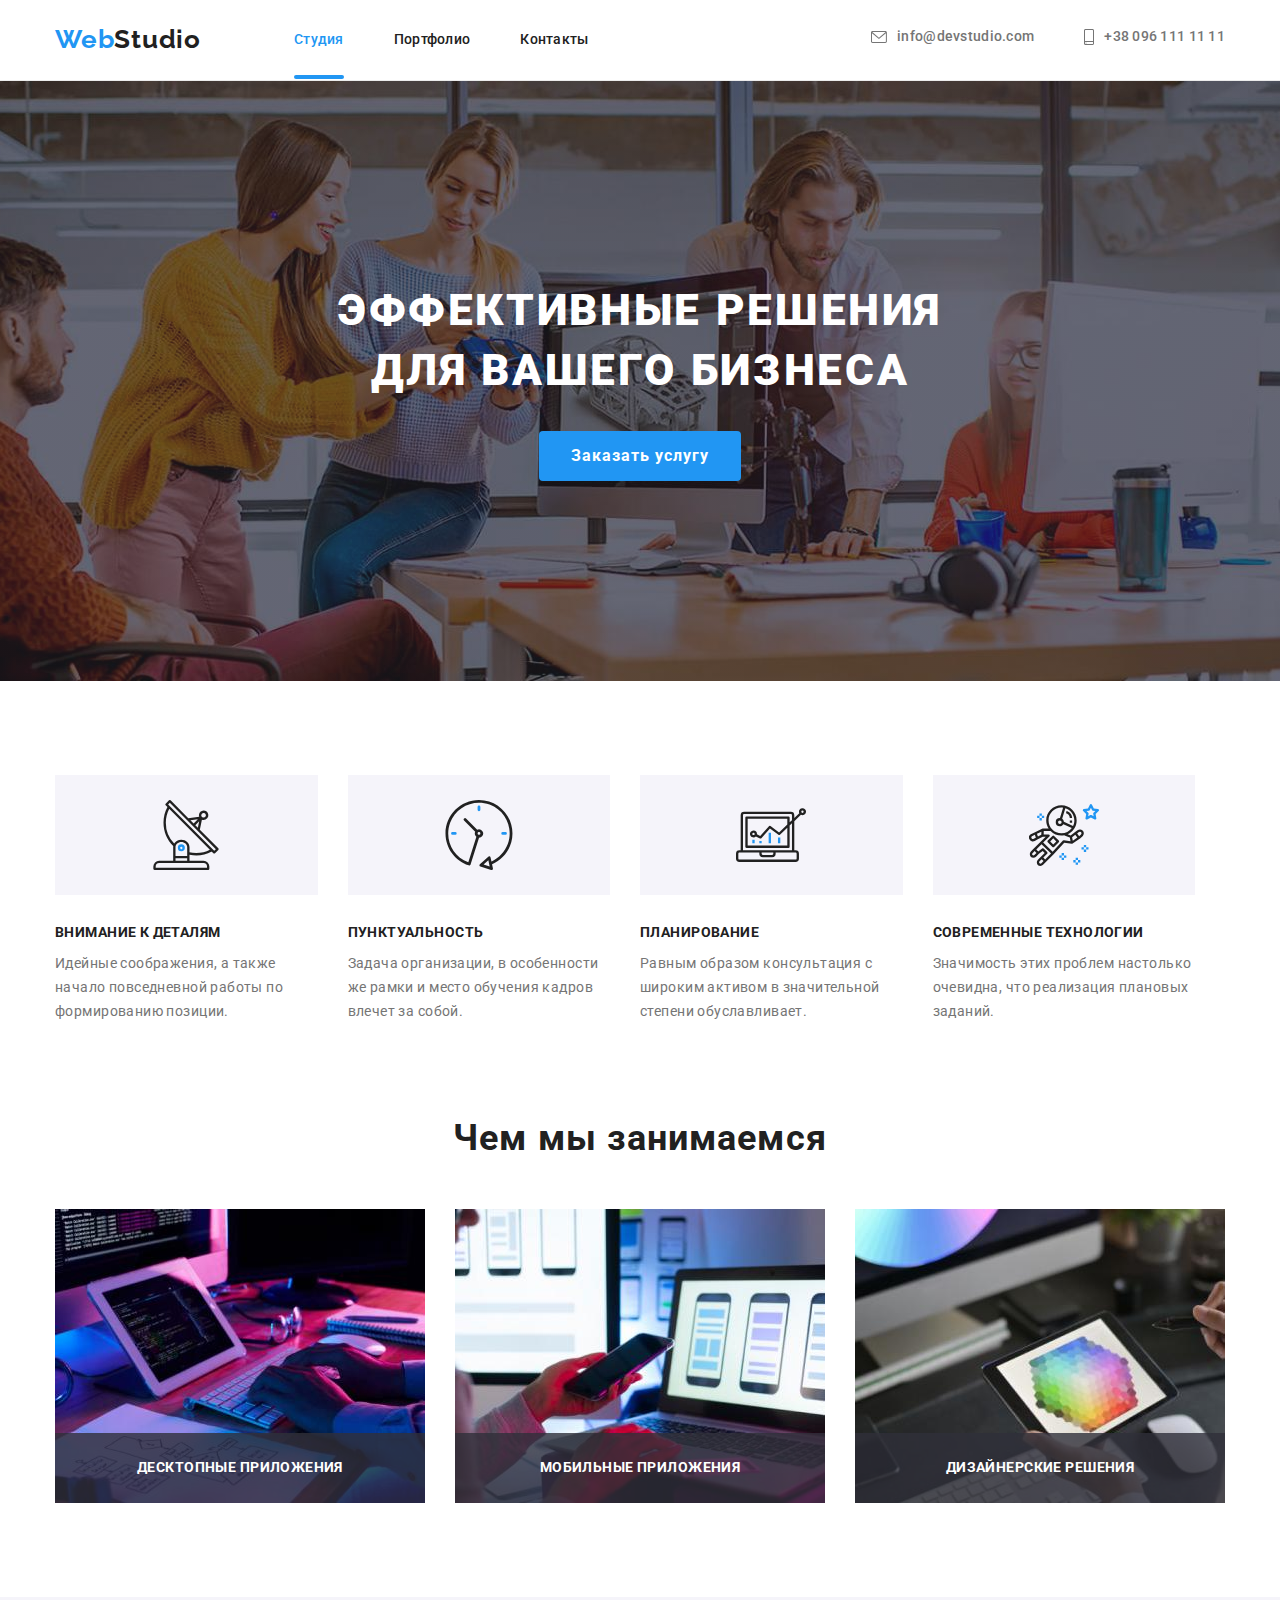
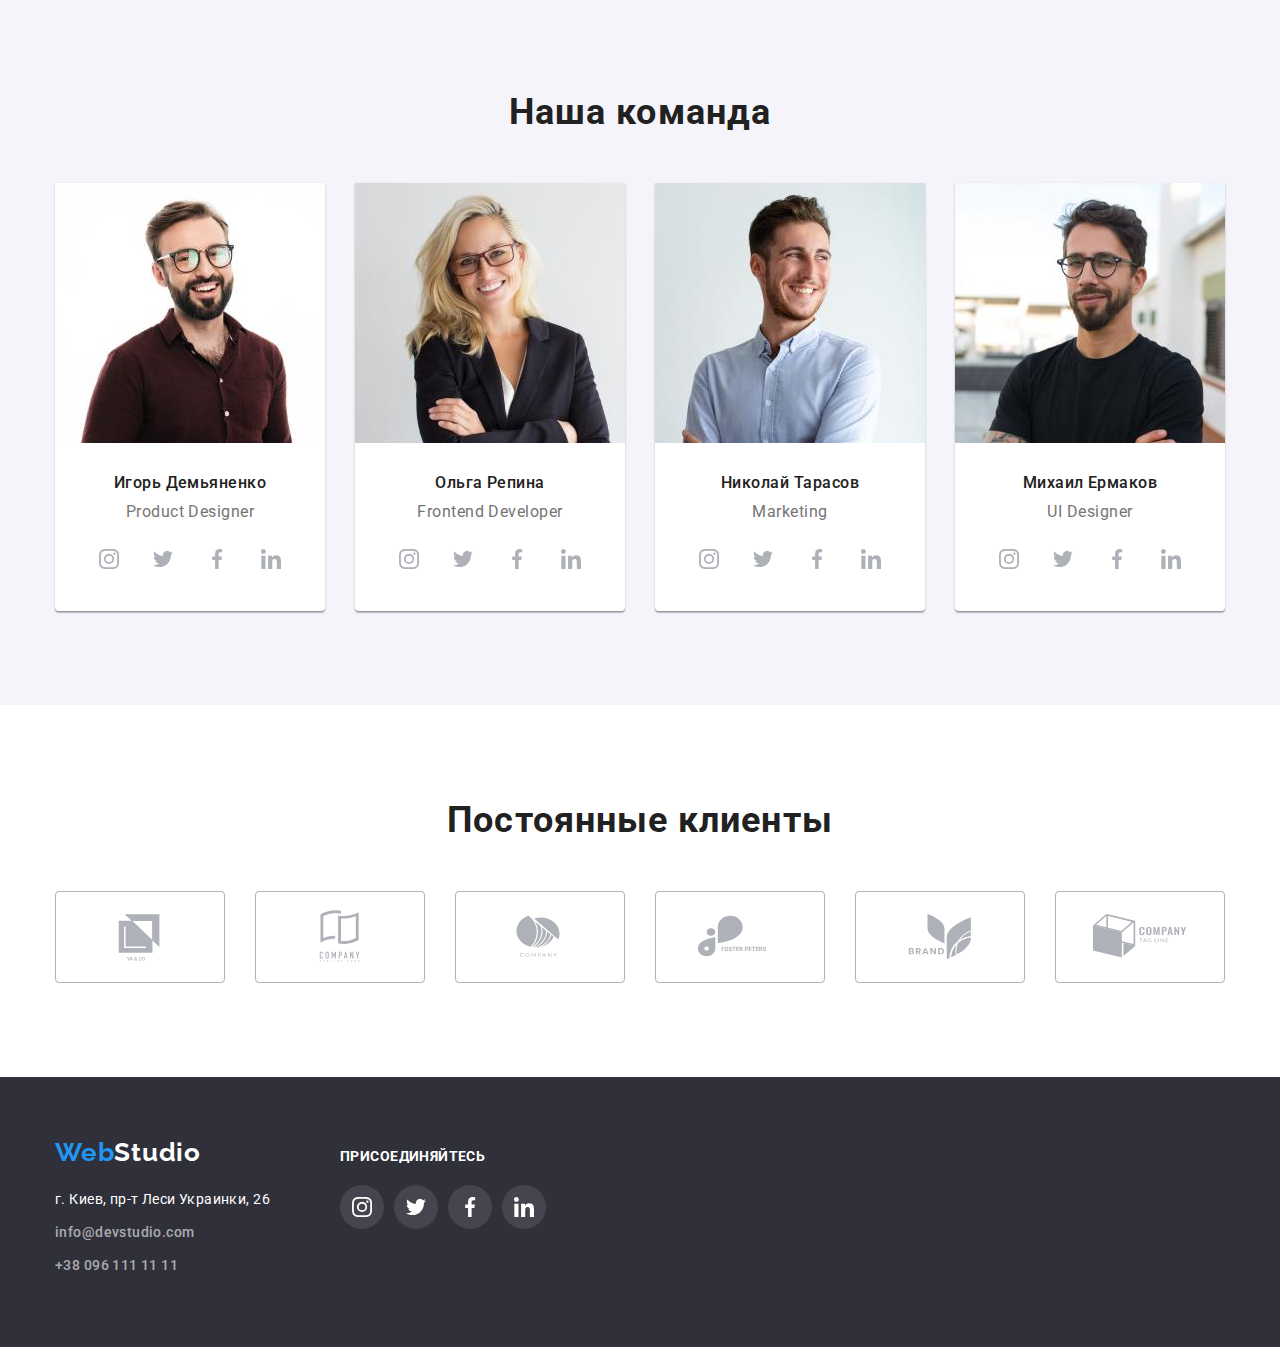
==== index.html @ d5fd08e6 "add form without checkbox" ====
<!DOCTYPE html>
<html lang="ru">
  <head>
    <meta charset="UTF-8" />
    <meta http-equiv="X-UA-Compatible" content="IE=edge" />
    <meta name="viewport" content="width=device-width, initial-scale=1.0" />
    <title>Студия</title>
    <link href="./css/modern-normalize.css" rel="stylesheet" />
    <link
      href="https://fonts.googleapis.com/css2?family=Raleway:wght@700&family=Roboto:wght@400;500;700;900&display=swap"
      rel="stylesheet"
    />
    <link rel="stylesheet" href="./css/styles.css" />
  </head>
  <body>
    <header class="header-section">
      <div class="container">
        <div class="header-nav">
          <a href="./index.html" lang="en" class="logo-link link"
            >Web<span class="logo-text">Studio </span></a
          >
          <nav>
            <ul class="list nav-list">
              <li class="nav-item">
                <a class="nav-link nav-link-active link" href="./index.html"
                  >Студия</a
                >
              </li>
              <li class="nav-item">
                <a class="nav-link link" href="./portfolio.html">Портфолио</a>
              </li>
              <li class="nav-item">
                <a class="nav-link link" href="">Контакты</a>
              </li>
            </ul>
          </nav>
        </div>
        <ul class="list contact-list">
          <li class="contact-item">
            <a href="mailto:info@devstudio.com" class="contact-link link">
              <svg class="contact-icon" width="16px" height="12px">
                <use href="./images/icons.svg#icon-email"></use>
              </svg>
              info@devstudio.com</a
            >
          </li>
          <li class="contact-item">
            <a href="tel:+380961111111" class="contact-link link">
              <svg class="contact-icon" width="10px" height="16px">
                <use href="./images/icons.svg#icon-smartphone"></use>
              </svg>
              +38 096 111 11 11</a
            >
          </li>
        </ul>
      </div>
    </header>
    <main>
      <section class="hero-section">
        <div class="container">
          <h1 class="hero-title">Эффективные решения для вашего бизнеса</h1>
          <button type="button" class="btn hero-btn" data-modal-open>
            Заказать услугу
          </button>
        </div>
      </section>
      <section class="section">
        <div class="container">
          <h2 class="visually-hidden">Наши сильные стороны</h2>
          <ul class="list advantage-list">
            <li class="advantage-item">
              <div class="advantage-form">
                <svg class="advantage-icon" width="70px" height="70px">
                  <use href="./images/icons.svg#icon-antenna"></use>
                </svg>
              </div>
              <h3 class="advantage-title">Внимание к деталям</h3>
              <p class="advantage-text">
                Идейные соображения, а также начало повседневной работы по
                формированию позиции.
              </p>
            </li>
            <li class="advantage-item">
              <div class="advantage-form">
                <svg class="advantage-icon" width="70px" height="70px">
                  <use href="./images/icons.svg#icon-clock"></use>
                </svg>
              </div>
              <h3 class="advantage-title">Пунктуальность</h3>
              <p class="advantage-text">
                Задача организации, в особенности же рамки и место обучения
                кадров влечет за собой.
              </p>
            </li>
            <li class="advantage-item">
              <div class="advantage-form">
                <svg class="advantage-icon" width="70px" height="70px">
                  <use href="./images/icons.svg#icon-diagram"></use>
                </svg>
              </div>
              <h3 class="advantage-title">Планирование</h3>
              <p class="advantage-text">
                Равным образом консультация с широким активом в значительной
                степени обуславливает.
              </p>
            </li>
            <li class="advantage-item">
              <div class="advantage-form">
                <svg class="advantage-icon" width="70px" height="70px">
                  <use href="./images/icons.svg#icon-astronaut"></use>
                </svg>
              </div>
              <h3 class="advantage-title">Современные технологии</h3>
              <p class="advantage-text">
                Значимость этих проблем настолько очевидна, что реализация
                плановых заданий.
              </p>
            </li>
          </ul>
        </div>
      </section>
      <section class="example-section section">
        <div class="container">
          <h2 class="section-title">Чем мы занимаемся</h2>
          <ul class="list example-list">
            <li class="example-item">
              <img src="./images/img-1.jpg" alt="Написание кода" width="370" />
              <div class="example-description">
                <h3 class="example-title">Десктопные приложения</h3>
              </div>
            </li>
            <li class="example-item">
              <img
                src="./images/img-2.jpg"
                alt="Разработка мобильной версии"
                width="370"
              />
              <div class="example-description">
                <h3 class="example-title">Мобильные приложения</h3>
              </div>
            </li>
            <li class="example-item">
              <img
                src="./images/img-3.jpg"
                alt="Разработка дизайна"
                width="370"
              />
              <div class="example-description">
                <h3 class="example-title">Дизайнерские решения</h3>
              </div>
            </li>
          </ul>
        </div>
      </section>
      <section class="section team-section">
        <div class="container">
          <h2 class="section-title">Наша команда</h2>
          <ul class="list team-list">
            <li class="team-item">
              <img
                src="./images/product-designer.jpg"
                alt="Игорь Демьяненко"
                width="270"
              />
              <div class="description">
                <h3 class="team-title">Игорь Демьяненко</h3>
                <p lang="en" class="team-text">Product Designer</p>
                <ul class="social-list list">
                  <li class="social-item">
                    <a href="" class="social-link">
                      <svg class="social-logo" width="20" height="20">
                        <use href="./images/icons.svg#icon-instagram"></use>
                      </svg>
                    </a>
                  </li>
                  <li class="social-item">
                    <a href="" class="social-link">
                      <svg class="social-logo" width="20" height="20">
                        <use href="./images/icons.svg#icon-twitter"></use>
                      </svg>
                    </a>
                  </li>
                  <li class="social-item">
                    <a href="" class="social-link">
                      <svg class="social-logo" width="20" height="20">
                        <use href="./images/icons.svg#icon-facebook"></use>
                      </svg>
                    </a>
                  </li>
                  <li class="social-item">
                    <a href="" class="social-link">
                      <svg class="social-logo" width="20" height="20">
                        <use href="./images/icons.svg#icon-linkedin"></use>
                      </svg>
                    </a>
                  </li>
                </ul>
              </div>
            </li>
            <li class="team-item">
              <img
                src="./images/frontend-developer.jpg"
                alt="Ольга Репина"
                width="270"
              />
              <div class="description">
                <h3 class="team-title">Ольга Репина</h3>
                <p lang="en" class="team-text">Frontend Developer</p>
                <ul class="social-list list">
                  <li class="social-item">
                    <a href="" class="social-link">
                      <svg class="social-logo" width="20" height="20">
                        <use href="./images/icons.svg#icon-instagram"></use>
                      </svg>
                    </a>
                  </li>
                  <li class="social-item">
                    <a href="" class="social-link">
                      <svg class="social-logo" width="20" height="20">
                        <use href="./images/icons.svg#icon-twitter"></use>
                      </svg>
                    </a>
                  </li>
                  <li class="social-item">
                    <a href="" class="social-link">
                      <svg class="social-logo" width="20" height="20">
                        <use href="./images/icons.svg#icon-facebook"></use>
                      </svg>
                    </a>
                  </li>
                  <li class="social-item">
                    <a href="" class="social-link">
                      <svg class="social-logo" width="20" height="20">
                        <use href="./images/icons.svg#icon-linkedin"></use>
                      </svg>
                    </a>
                  </li>
                </ul>
              </div>
            </li>
            <li class="team-item">
              <img
                src="./images/marketing.jpg"
                alt="Николай Тарасов"
                width="270"
              />
              <div class="description">
                <h3 class="team-title">Николай Тарасов</h3>
                <p lang="en" class="team-text">Marketing</p>
                <ul class="social-list list">
                  <li class="social-item">
                    <a href="" class="social-link">
                      <svg class="social-logo" width="20" height="20">
                        <use href="./images/icons.svg#icon-instagram"></use>
                      </svg>
                    </a>
                  </li>
                  <li class="social-item">
                    <a href="" class="social-link">
                      <svg class="social-logo" width="20" height="20">
                        <use href="./images/icons.svg#icon-twitter"></use>
                      </svg>
                    </a>
                  </li>
                  <li class="social-item">
                    <a href="" class="social-link">
                      <svg class="social-logo" width="20" height="20">
                        <use href="./images/icons.svg#icon-facebook"></use>
                      </svg>
                    </a>
                  </li>
                  <li class="social-item">
                    <a href="" class="social-link">
                      <svg class="social-logo" width="20" height="20">
                        <use href="./images/icons.svg#icon-linkedin"></use>
                      </svg>
                    </a>
                  </li>
                </ul>
              </div>
            </li>
            <li class="team-item">
              <img
                src="./images/ui-designer.jpg"
                alt="Михаил Ермаков"
                width="270"
              />
              <div class="description">
                <h3 class="team-title">Михаил Ермаков</h3>
                <p lang="en" class="team-text">UI Designer</p>
                <ul class="social-list list">
                  <li class="social-item">
                    <a href="" class="social-link">
                      <svg class="social-logo" width="20" height="20">
                        <use href="./images/icons.svg#icon-instagram"></use>
                      </svg>
                    </a>
                  </li>
                  <li class="social-item">
                    <a href="" class="social-link">
                      <svg class="social-logo" width="20" height="20">
                        <use href="./images/icons.svg#icon-twitter"></use>
                      </svg>
                    </a>
                  </li>
                  <li class="social-item">
                    <a href="" class="social-link">
                      <svg class="social-logo" width="20" height="20">
                        <use href="./images/icons.svg#icon-facebook"></use>
                      </svg>
                    </a>
                  </li>
                  <li class="social-item">
                    <a href="" class="social-link">
                      <svg class="social-logo" width="20" height="20">
                        <use href="./images/icons.svg#icon-linkedin"></use>
                      </svg>
                    </a>
                  </li>
                </ul>
              </div>
            </li>
          </ul>
        </div>
      </section>
      <section class="section">
        <div class="container">
          <h2 class="section-title">Постоянные клиенты</h2>
          <ul class="client-list list">
            <li class="client-item">
              <a href="" class="client-link">
                <svg class="client-icon" width="106px" height="60px">
                  <use href="./images/icons.svg#icon-klient-logo1"></use>
                </svg>
              </a>
            </li>
            <li class="client-item">
              <a href="" class="client-link">
                <svg class="client-icon" width="106px" height="60px">
                  <use href="./images/icons.svg#icon-klient-logo2"></use>
                </svg>
              </a>
            </li>
            <li class="client-item">
              <a href="" class="client-link">
                <svg class="client-icon" width="106px" height="60px">
                  <use href="./images/icons.svg#icon-klient-logo3"></use>
                </svg>
              </a>
            </li>
            <li class="client-item">
              <a href="" class="client-link">
                <svg class="client-icon" width="106px" height="60px">
                  <use href="./images/icons.svg#icon-klient-logo4"></use>
                </svg>
              </a>
            </li>
            <li class="client-item">
              <a href="" class="client-link">
                <svg class="client-icon" width="106px" height="60px">
                  <use href="./images/icons.svg#icon-klient-logo5"></use>
                </svg>
              </a>
            </li>
            <li class="client-item">
              <a href="" class="client-link">
                <svg class="client-icon" width="106px" height="60px">
                  <use href="./images/icons.svg#icon-klient-logo6"></use>
                </svg>
              </a>
            </li>
          </ul>
        </div>
      </section>
    </main>
    <footer class="footer footer-section">
      <div class="container footer-iformation">
        <div class="adress-information">
          <a href="./index.html" lang="en" class="logo-link link"
            >Web<span class="logo-text-white">Studio </span></a
          >
          <address>
            <p class="adress-item">г. Киев, пр-т Леси Украинки, 26</p>
            <ul class="list">
              <li class="adress-item">
                <a href="mailto:info@devstudio.com" class="link contact-link"
                  >info@devstudio.com</a
                >
              </li>
              <li class="adress-item">
                <a href="tel:+380961111111" class="link contact-link"
                  >+38 096 111 11 11</a
                >
              </li>
            </ul>
          </address>
        </div>
        <div class="social-information">
          <h3 class="social-title">присоединяйтесь</h3>
          <ul class="social-list list">
            <li class="social-item">
              <a href="" class="social-link">
                <svg class="social-logo" width="20" height="20">
                  <use href="./images/icons.svg#icon-instagram"></use>
                </svg>
              </a>
            </li>
            <li class="social-item">
              <a href="" class="social-link">
                <svg class="social-logo" width="20" height="20">
                  <use href="./images/icons.svg#icon-twitter"></use>
                </svg>
              </a>
            </li>
            <li class="social-item">
              <a href="" class="social-link">
                <svg class="social-logo" width="20" height="20">
                  <use href="./images/icons.svg#icon-facebook"></use>
                </svg>
              </a>
            </li>
            <li class="social-item">
              <a href="" class="social-link">
                <svg class="social-logo" width="20" height="20">
                  <use href="./images/icons.svg#icon-linkedin"></use>
                </svg>
              </a>
            </li>
          </ul>
        </div>
      </div>
    </footer>
    <div class="backdrop is-hidden" data-modal>
      <div class="modal">
        <button type="button" class="modal-btn" data-modal-close>
          <svg class="modal-icon" width="14px" height="14px">
            <use href="./images/icons.svg#icon-close-black"></use>
          </svg>
        </button>
        <form action="">
          <div class="form-data">
          <p class="form-head">Оставьте свои данные, мы вам перезвоним</p>
          <label for="" class="form-item">
            Имя
            <span class="form-field-holder">
            <input type="text" name="user-name" autofocus class="form-field">
            <svg class="form-icon" width="18px" height="18px">
              <use href="./images/icons.svg#icon-person-black"></use>
            </svg>
          </span>
          </label>
          <label for="" class="form-item">
            Телефон
            <span class="form-field-holder">
            <input type="tel" name="user-tel" class="form-field">
            <svg class="form-icon" width="18px" height="18px">
              <use href="./images/icons.svg#icon-phone-black"></use>
            </svg>
          </span>
          </label>
          <label for="" class="form-item">
            Почта
            <span class="form-field-holder">
            <input type="email" name="user-email" class="form-field">
            <svg class="form-icon" width="18px" height="18px">
              <use href="./images/icons.svg#icon-email-black"></use>
            </svg>
            </span>
          </label>
          <label for="" class="form-item  form-item-last">
            Комментарий
           <textarea name="user-message" class="form-field form-message" placeholder="Введите текст"></textarea>
          </label>
          <button type="submit" class="form-btn btn">Отправить</button>
        </div>
        </form>
      </div>
    </div>
    <script src="./js/modal.js"></script>
  </body>
</html>
---- css/styles.css ----
:root {
  --primary-text-color: #212121;
  --second-text-color: #757575;
  --third-text-color: #ffffff;
  --fourth-text-color: #2196f3;
  --primary-title-color: #212121;
  --second-title-color: #ffffff;
  --primary-text-font: "Roboto";
  --second-text-font: "Raleway";
  --primary-back-color: #ffffff;
  --second-back-color: #c4c4c4;
}

body {
  font-family: var(--primary-text-font), sans-serif;
  color: var(--primary-text-color);
}

p,
h1,
h2,
h3,
h4,
h5,
h6 {
  margin: 0;
}
ul {
  margin: 0;
  padding: 0;
}

img {
  display: block;
}

.list {
  list-style: none;
}

.link {
  text-decoration: none;
}

.container {
  width: 1200px;
  padding-left: 15px;
  padding-right: 15px;
  margin: 0 auto;
}

.section {
  padding-top: 94px;
  padding-bottom: 94px;
}

.btn {
  font-family: inherit;
  font-weight: bold;
  font-size: 16px;
  line-height: 1.88;
  display: inline-block;
  align-items: center;
  text-align: center;
  letter-spacing: 0.06em;
  color: var(--third-text-color);
  background-color: var(--fourth-text-color);
  cursor: pointer;
  border: 0;
  transition: background-color 250ms cubic-bezier(0.4, 0, 0.2, 1);
}

.hero-btn {
  padding: 10px 32px;
  border-radius: 4px;
  transition: box-shadow 250ms cubic-bezier(0.4, 0, 0.2, 1);
}

.hero-btn:hover,
.hero-btn:focus {
  box-shadow: 0px 4px 4px rgba(0, 0, 0, 0.15);
}

.btn:hover,
.btn:focus {
  background-color: #188ce8;
}

.visually-hidden {
  position: absolute;
  width: 1px;
  height: 1px;
  margin: -1px;
  border: 0;
  padding: 0;
  white-space: nowrap;
  clip-path: inset(100%);
  clip: rect(0 0 0 0);
  overflow: hidden;
}

.header-section {
  padding-top: 24px;
  padding-bottom: 25px;
  border-bottom: 1px solid #ececec;
}

.header-section .container {
  display: flex;
  align-items: center;
}

/* Лого */
.logo-link {
  font-family: var(--second-text-font);
  font-weight: 700;
  font-size: 26px;
  line-height: 1.19;
  letter-spacing: 0.03em;
  color: var(--fourth-text-color);
}

header .logo-link {
  margin-right: 93px;
}

.logo-text {
  color: var(--primary-text-color);
}

.logo-text-white {
  color: var(--third-text-color);
}

/* Навигация */
.header-nav {
  display: flex;
  align-items: center;
}

.nav-list {
  display: flex;
}

.nav-item:not(:last-child) {
  margin-right: 50px;
}

.nav-link {
  font-weight: 500;
  font-size: 14px;
  line-height: 1.14;
  letter-spacing: 0.02em;
  color: var(--primary-text-color);
  transition: color 250ms cubic-bezier(0.4, 0, 0.2, 1);
  position: relative;
}

.nav-link.nav-link-active,
.nav-link:hover,
.nav-link:focus {
  color: var(--fourth-text-color);
}

.nav-link-active::after {
  content: "";
  background-color: #2196f3;
  border-radius: 2px;
  width: 100%;
  height: 4px;
  display: block;
  position: absolute;
  left: 0;
  bottom: -32px;
}

/* Контакты */
.contact-link {
  font-weight: 500;
  font-size: 14px;
  line-height: 1.14;
  letter-spacing: 0.02em;
  color: var(--second-text-color);
  display: inline-flex;
  align-items: center;
  transition: color 250ms cubic-bezier(0.4, 0, 0.2, 1);
}

.contact-link:hover,
.contact-link:focus {
  color: var(--fourth-text-color);
}

.contact-list {
  display: flex;
  margin-left: auto;
}

.contact-item:not(:last-child) {
  margin-right: 50px;
}

.contact-icon {
  fill: var(--second-text-color);
  margin-right: 10px;
  transition: fill 250ms cubic-bezier(0.4, 0, 0.2, 1);
}

.contact-link:hover .contact-icon,
.contact-link:focus .contact-icon {
  fill: var(--fourth-text-color);
}

/* hero */
.hero-section {
  background-color: var(--second-back-color);
  padding: 200px 0;
  text-align: center;
  background-image: linear-gradient(
      to right,
      rgba(47, 48, 58, 0.4),
      rgba(47, 48, 58, 0.4)
    ),
    url(../images/hero.jpg);
  background-repeat: no-repeat;
  background-position: center;
  background-size: cover;
  max-width: 1600px;
  min-height: 600px;
  margin: 0 auto;
}

.hero-title {
  font-weight: 900;
  font-size: 44px;
  line-height: 1.36;
  letter-spacing: 0.06em;
  text-transform: uppercase;
  color: var(--second-title-color);
  width: 696px;
  margin: 0 auto 30px;
}

/* Наши сильные стороны*/

.advantage-list {
  display: flex;
}
.advantage-item:not(:last-child) {
  margin-right: 30px;
}

.advantage-item {
  flex-basis: calc(100% / 4 - 30px);
}

.advantage-form {
  background-color: #f5f4fa;
  min-height: 120px;
  margin-bottom: 30px;
  display: flex;
  align-items: center;
  justify-content: center;
}

.advantage-title {
  font-weight: 700;
  font-size: 14px;
  line-height: 1.14;
  letter-spacing: 0.03em;
  text-transform: uppercase;
  color: var(--primary-title-color);
  margin-bottom: 10px;
}

.advantage-text {
  font-size: 14px;
  line-height: 24px;
  letter-spacing: 0.03em;
  color: var(--second-text-color);
}

/* Чем мы занимаемся */
.section-title {
  font-weight: 700;
  font-size: 36px;
  line-height: 1.17;
  text-align: center;
  letter-spacing: 0.03em;
  color: var(--primary-title-color);
  margin-bottom: 50px;
}

.example-section {
  padding-top: 0;
}

.example-list {
  display: flex;
}

.example-item:not(:last-child) {
  margin-right: 30px;
}

.example-item {
  flex-basis: calc(100% / 3 - 30px);
  position: relative;
}

.example-description {
  min-height: 70px;
  width: 370px;
  display: flex;
  justify-content: center;
  align-items: center;
  position: absolute;
  bottom: 0;
  background-color: rgba(47, 48, 58, 0.8);
}

.example-title {
  font-weight: bold;
  font-size: 14px;
  line-height: 1.4;
  letter-spacing: 0.03em;
  text-transform: uppercase;
  color: var(--second-title-color);
}

/* Наша команда */

.team-section {
  background-color: #f5f4fa;
}

.team-list {
  display: flex;
}

.team-item:not(:last-child) {
  margin-right: 30px;
}

.team-item {
  background-color: var(--primary-back-color);
  box-shadow: 0px 1px 3px rgba(0, 0, 0, 0.12), 0px 1px 1px rgba(0, 0, 0, 0.14),
    0px 2px 1px rgba(0, 0, 0, 0.2);
  border-radius: 0px 0px 4px 4px;
  flex-basis: calc(100% / 4 - 30px);
}

.description {
  text-align: center;
  padding: 30px 0;
}

.team-title {
  font-weight: 500;
  font-size: 16px;
  line-height: 19px;
  letter-spacing: 0.03em;
  color: var(--primary-title-color);
  margin-bottom: 10px;
}

.team-text {
  font-size: 16px;
  line-height: 1.19;
  letter-spacing: 0.03em;
  color: var(--second-text-color);
  margin-bottom: 16px;
}

.social-list {
  display: flex;
  justify-content: center;
}

.social-item {
  width: 44px;
  height: 44px;
}

.social-item:not(:last-child) {
  margin-right: 10px;
}

.social-link {
  width: 100%;
  height: 100%;
  display: flex;
  align-items: center;
  justify-content: center;
  background-color: var(--primary-back-color);
  border-radius: 50%;
  transition: background-color 250ms cubic-bezier(0.4, 0, 0.2, 1);
}

.social-link:hover,
.social-link:focus {
  background-color: #2196f3;
}

.social-link:hover .social-logo,
.social-link:focus .social-logo {
  fill: var(--primary-back-color);
}

.social-logo {
  fill: #afb1b8;
  transition: fill 250ms cubic-bezier(0.4, 0, 0.2, 1);
}

/*Постоянные клиенты*/

.client-list {
  display: flex;
  justify-content: center;
}

.client-item {
  width: 170px;
  height: 92px;
}

.client-item:not(:last-child) {
  margin-right: 30px;
}

.client-link {
  width: 100%;
  height: 100%;
  display: flex;
  align-items: center;
  justify-content: center;
  background-color: var(--primary-back-color);
  border: 1px solid #afb1b8;
  box-sizing: border-box;
  border-radius: 4px;
  transition: border-color 250ms cubic-bezier(0.4, 0, 0.2, 1);
}

.client-link:hover,
.client-link:focus {
  border-color: var(--fourth-text-color);
}

.client-link:hover .client-icon,
.client-link:focus .client-icon {
  fill: var(--fourth-text-color);
}

.client-icon {
  fill: #afb1b8;
  transition: fill 250ms cubic-bezier(0.4, 0, 0.2, 1);
}

/* Портфолио */
.filter-btn {
  font-family: inherit;
  font-weight: 500;
  font-size: 16px;
  line-height: 1.62;
  text-align: center;
  letter-spacing: 0.03em;
  color: var(--primary-text-color);
  background-color: #f5f4fa;
  cursor: pointer;
  padding: 6px 22px;
  border-radius: 4px;
  border: 0;
  transition: background-color 250ms cubic-bezier(0.4, 0, 0.2, 1),
    color 250ms cubic-bezier(0.4, 0, 0.2, 1),
    box-shadow 250ms cubic-bezier(0.4, 0, 0.2, 1);
}

.filter-btn:hover,
.filter-btn:focus,
.filter-btn.active {
  background-color: var(--fourth-text-color);
  color: var(--third-text-color);
  box-shadow: 0px 3px 1px rgba(0, 0, 0, 0.1), 0px 1px 2px rgba(0, 0, 0, 0.08),
    0px 2px 2px rgba(0, 0, 0, 0.12);
}

.filter-list {
  display: flex;
  justify-content: center;
  margin-bottom: 50px;
}

.filter-item:not(:last-child) {
  margin-right: 8px;
}

.portfolio-link {
  display: block;
  transition: box-shadow 250ms cubic-bezier(0.4, 0, 0.2, 1);
}

.portfolio-link:hover,
.portfolio-link:focus {
  box-shadow: 0px 1px 1px rgba(0, 0, 0, 0.12), 0px 4px 4px rgba(0, 0, 0, 0.06),
    1px 4px 6px rgba(0, 0, 0, 0.16);
}

.portfolio-list {
  display: flex;
  flex-wrap: wrap;
  margin-right: -30px;
  margin-bottom: -30px;
}

.portfolio-item {
  margin-right: 30px;
  margin-bottom: 30px;
  flex-basis: calc(100% / 3 - 30px);
}

.img-holder {
  position: relative;
  overflow: hidden;
}

.portfolio-detail {
  width: 100%;
  height: 100%;
  padding: 63px 24px;
  position: absolute;
  top: 0;
  left: 0;
  transform: translateY(100%);
  font-weight: 400;
  font-size: 18px;
  line-height: 1.56;
  letter-spacing: 0.03em;
  background-color: rgba(33, 150, 243, 0.9);
  color: var(--third-text-color);
  transition-property: transform;
  transition-duration: 250ms;
  transition-timing-function: linear;
  overflow: hidden;
}

.portfolio-item:hover .portfolio-detail {
  transform: translateY(0);
}

.portfolio-description {
  padding: 20px 24px;
  border: solid #eeeeee;
  border-width: 0 1px 1px;
}

.portfolio-title {
  font-weight: 700;
  font-size: 18px;
  line-height: 2;
  letter-spacing: 0.06em;
  color: var(--primary-title-color);
  margin-bottom: 4px;
}

.portfolio-text {
  font-size: 16px;
  line-height: 1.87;
  letter-spacing: 0.03em;
  color: var(--second-text-color);
}

/* footer */
.footer {
  background-color: #2f303a;
  color: var(--third-text-color);
  font-weight: normal;
  font-size: 14px;
  line-height: 1.71;
  letter-spacing: 0.03em;
}

.footer address {
  font-style: normal;
}

.footer-section {
  padding-top: 60px;
  padding-bottom: 60px;
}

.footer-iformation {
  display: flex;
}

.adress-information {
  margin-right: 70px;
}
.adress-item {
  margin-bottom: 9px;
}

.footer .contact-link {
  color: rgba(255, 255, 255, 0.6);
  line-height: 1.71;
  letter-spacing: 0.03em;
}

footer .logo-link {
  display: inline-block;
  margin-bottom: 20px;
}

.footer .contact-link:hover,
.footer .contact-link:focus {
  color: var(--fourth-text-color);
}

.social-title {
  font-weight: 700;
  font-size: 14px;
  line-height: 1.14;
  letter-spacing: 0.03em;
  text-transform: uppercase;
  color: var(--second-title-color);
  margin-bottom: 20px;
}

.social-information {
  padding-top: 12px;
}

footer .social-link {
  background-color: rgba(255, 255, 255, 0.1);
}

footer .social-logo {
  fill: var(--primary-back-color);
}

/* Модальное окно */

.backdrop {
  position: fixed;
  width: 100vw;
  height: 100vh;
  top: 0;
  left: 0;
  background-color: rgba(0, 0, 0, 0.2);
  transition-property: opacity, visibility;
  transition-duration: 500ms;
  transition-timing-function: linear;
}

.backdrop.is-hidden .modal {
  transform: translate(-50%, -50%) scale(0.5);
}

.modal {
  width: 528px;
  min-height: 581px;
  position: absolute;
  top: 50%;
  left: 50%;
  transform: translate(-50%, -50%) scale(1);
  background-color: var(--primary-back-color);
  border-radius: 4px;
  box-shadow: 0px 1px 3px rgba(0, 0, 0, 0.12), 0px 1px 1px rgba(0, 0, 0, 0.14),
    0px 2px 1px rgba(0, 0, 0, 0.2);
  transition-property: transform;
  transition-duration: 500ms;
  transition-timing-function: linear;
}

.modal-btn {
  width: 30px;
  height: 30px;
  position: absolute;
  top: 8px;
  right: 8px;
  display: flex;
  align-items: center;
  justify-content: center;
  background-color: var(--primary-back-color);
  border: 1px solid rgba(0, 0, 0, 0.1);
  border-radius: 50%;
}

.modal-icon {
  fill: var(--primary-text-color);
}


.modal-btn:hover .modal-icon,
.modal-btn:focus .modal-icon  {
  fill: var(--fourth-text-color);
}

.is-hidden {
  opacity: 0;
  pointer-events: none;
  visibility: hidden;
}

.form-data {
  display: flex;
  flex-direction: column;
  padding: 40px 39px 40px 41px;

}
.form-head {
  font-weight: 700;
  font-size: 20px;
  line-height: 1.15;
  text-align: center;
  letter-spacing: 0.03em;
  color: var(--primary-title-color);
  margin-bottom: 12px;
  
}

.form-item {
font-weight: 400;l
font-size: 12px;
line-height: 1.17;
letter-spacing: 0.01em;
color: var(--second-text-color);
margin-bottom: 10px;
}

.form-item-last {
  margin-bottom: 20px;
}

.form-field {
  width: 100%;
  height: 40px;
  border: 1px solid rgba(33, 33, 33, 0.2);
  border-radius: 4px;
  padding: 12px 0 12px 48px;
  transition: border 250ms cubic-bezier(0.4, 0, 0.2, 1);
}

.form-field:focus {
  outline: none;
  border: 1px solid #2196F3;
}

.form-field:focus + .form-icon {
  fill: var(--fourth-text-color);
}



.form-message {
  height: 120px;
  resize: none;
  padding-left: 16px;
  padding-right: 16px;
  margin-top: 4px;
}

.form-message::placeholder {
  font-weight: 400;
  font-size: 14px;
  line-height: 1.14;
  letter-spacing: 0.01em;
  color: rgba(117, 117, 117, 0.5);
}

.form-btn {
  font-family: Roboto;
  align-self: center;
  width: 200px;
height: 50px;
box-shadow: 0px 4px 4px rgba(0, 0, 0, 0.15);
border-radius: 4px;
padding: 10px 0;
}

.form-field-holder {
  position: relative;
  display: block;
  margin-top: 4px;
}

.form-icon {
  position: absolute;
  left: 12px;
  top: 11px;
  transition: fill 250ms cubic-bezier(0.4, 0, 0.2, 1);
}
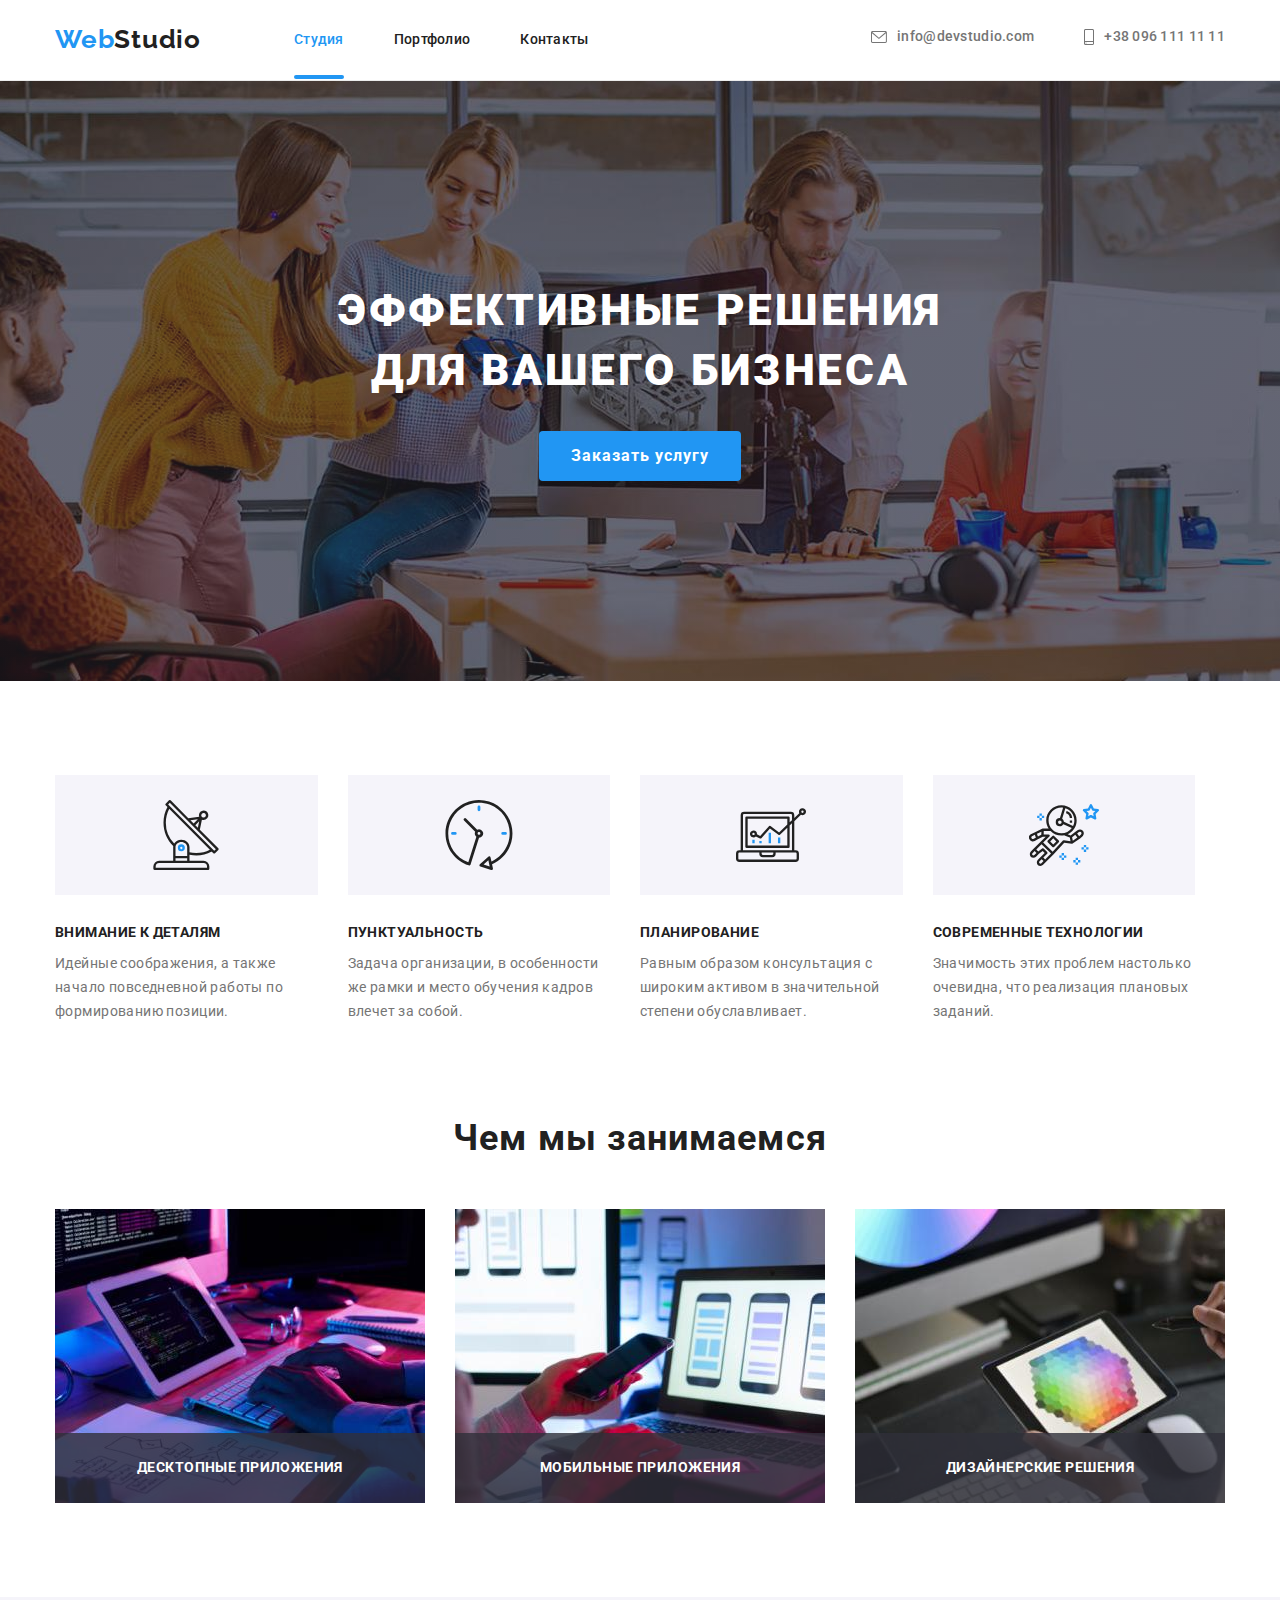
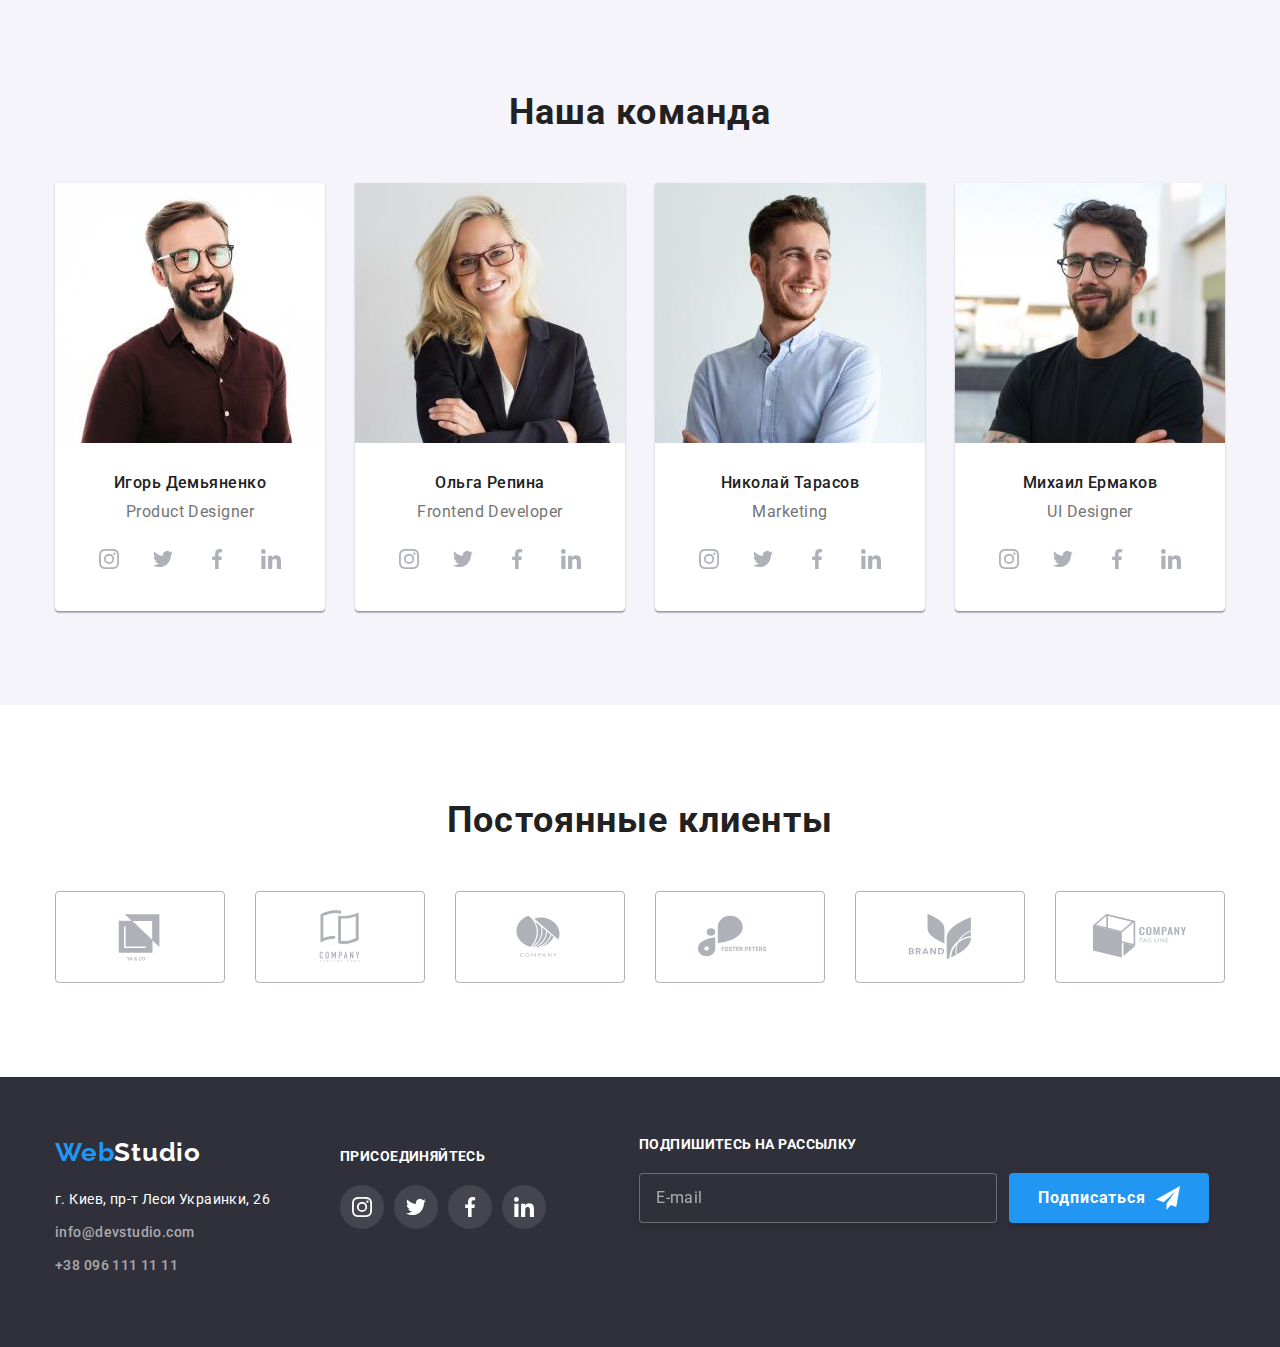
==== commit 116b6fc9: "finished" ====
--- a/index.html
+++ b/index.html
@@ -428,6 +428,22 @@
             </li>
           </ul>
         </div>
+        <div class="class="form-footer">
+        <form>
+          <p class="form-head-footer">Подпишитесь на рассылку</p>
+          <div class="sub-footer">
+        <label>
+          <input type="email" name="user-email-footer" class="form-field-footer"  placeholder="E-mail">
+        </label>
+        <button type="submit" class="form-btn-footer btn">
+          Подписаться
+          <svg class="modal-icon-footer" width="24" height="24">
+            <use href="./images/icons.svg#icon-send"></use>
+          </svg>
+        </button> 
+      </div>
+      </form>
+    </div>
       </div>
     </footer>
     <div class="backdrop is-hidden" data-modal>
@@ -437,10 +453,10 @@
             <use href="./images/icons.svg#icon-close-black"></use>
           </svg>
         </button>
-        <form action="">
+        <form>
           <div class="form-data">
           <p class="form-head">Оставьте свои данные, мы вам перезвоним</p>
-          <label for="" class="form-item">
+          <label  class="form-item">
             Имя
             <span class="form-field-holder">
             <input type="text" name="user-name" autofocus class="form-field">
@@ -449,7 +465,7 @@
             </svg>
           </span>
           </label>
-          <label for="" class="form-item">
+          <label class="form-item">
             Телефон
             <span class="form-field-holder">
             <input type="tel" name="user-tel" class="form-field">
@@ -458,7 +474,7 @@
             </svg>
           </span>
           </label>
-          <label for="" class="form-item">
+          <label  class="form-item">
             Почта
             <span class="form-field-holder">
             <input type="email" name="user-email" class="form-field">
@@ -467,9 +483,13 @@
             </svg>
             </span>
           </label>
-          <label for="" class="form-item  form-item-last">
+          <label class="form-item  form-item-last">
             Комментарий
            <textarea name="user-message" class="form-field form-message" placeholder="Введите текст"></textarea>
+          </label>
+            <input type="checkbox" name="policy" id="agreement" class="modal-checkbox visually-hidden" >
+            <label for="agreement" class="modal-checkbox-text">
+              Соглашаюсь с рассылкой и принимаю&nbsp; <a href="">Условия договора</a>
           </label>
           <button type="submit" class="form-btn btn">Отправить</button>
         </div>
--- a/css/styles.css
+++ b/css/styles.css
@@ -627,6 +627,7 @@
 
 .social-information {
   padding-top: 12px;
+  margin-right: 93px;
 }
 
 footer .social-link {
@@ -635,6 +636,63 @@
 
 footer .social-logo {
   fill: var(--primary-back-color);
+}
+
+.form-head-footer {
+  font-weight: 700;
+  font-size: 14px;
+  line-height: 1.14;
+  letter-spacing: 0.03em;
+  text-transform: uppercase;
+  color: var(--third-text-color);
+  margin-bottom: 20px;
+}
+
+.form-field-footer {
+  width: 358px;
+  height: 50px;
+  padding: 15px 0 15px 16px;
+  background: #2f303a;
+  border: 1px solid rgba(255, 255, 255, 0.3);
+  color: var(--third-text-color);
+  filter: drop-shadow(0px 4px 4px rgba(0, 0, 0, 0.15));
+  border-radius: 4px;
+  margin-right: 12px;
+}
+.form-field-footer:focus {
+  outline: none;
+  border: 1px solid rgba(255, 255, 255, 0.3);
+}
+
+.form-field-footer::placeholder {
+  font-weight: 400;
+  font-size: 16px;
+  line-height: 1.25;
+  letter-spacing: 0.03em;
+  color: rgba(255, 255, 255, 0.6);
+}
+
+.form-btn-footer {
+  width: 200px;
+  height: 50px;
+  box-shadow: 0px 4px 4px rgba(0, 0, 0, 0.15);
+  border-radius: 4px;
+  display: flex;
+  align-items: center;
+  justify-content: center;
+}
+
+.modal-icon-footer {
+  fill: var(--third-text-color);
+  margin-left: 10px;
+}
+
+.sub-footer {
+  display: flex;
+}
+
+.form-footer {
+  padding-top: 12px;
 }
 
 /* Модальное окно */
@@ -683,15 +741,15 @@
   background-color: var(--primary-back-color);
   border: 1px solid rgba(0, 0, 0, 0.1);
   border-radius: 50%;
+  cursor: pointer;
 }
 
 .modal-icon {
   fill: var(--primary-text-color);
 }
 
-
 .modal-btn:hover .modal-icon,
-.modal-btn:focus .modal-icon  {
+.modal-btn:focus .modal-icon {
   fill: var(--fourth-text-color);
 }
 
@@ -705,7 +763,6 @@
   display: flex;
   flex-direction: column;
   padding: 40px 39px 40px 41px;
-
 }
 .form-head {
   font-weight: 700;
@@ -715,16 +772,15 @@
   letter-spacing: 0.03em;
   color: var(--primary-title-color);
   margin-bottom: 12px;
-  
 }
 
 .form-item {
-font-weight: 400;l
-font-size: 12px;
-line-height: 1.17;
-letter-spacing: 0.01em;
-color: var(--second-text-color);
-margin-bottom: 10px;
+  font-weight: 400;
+  font-size: 12px;
+  line-height: 1.17;
+  letter-spacing: 0.01em;
+  color: var(--second-text-color);
+  margin-bottom: 10px;
 }
 
 .form-item-last {
@@ -742,14 +798,12 @@
 
 .form-field:focus {
   outline: none;
-  border: 1px solid #2196F3;
+  border: 1px solid #2196f3;
 }
 
 .form-field:focus + .form-icon {
   fill: var(--fourth-text-color);
 }
-
-
 
 .form-message {
   height: 120px;
@@ -771,10 +825,10 @@
   font-family: Roboto;
   align-self: center;
   width: 200px;
-height: 50px;
-box-shadow: 0px 4px 4px rgba(0, 0, 0, 0.15);
-border-radius: 4px;
-padding: 10px 0;
+  height: 50px;
+  box-shadow: 0px 4px 4px rgba(0, 0, 0, 0.15);
+  border-radius: 4px;
+  padding: 10px 0;
 }
 
 .form-field-holder {
@@ -790,7 +844,30 @@
   transition: fill 250ms cubic-bezier(0.4, 0, 0.2, 1);
 }
 
-
-  
-  
-
+.modal-checkbox-text::before {
+  content: "";
+  display: block;
+  width: 16px;
+  height: 15px;
+  border: 2px solid #212121;
+  border-radius: 2px;
+  cursor: pointer;
+  margin-right: 7px;
+}
+
+.modal-checkbox-text {
+  font-weight: 400;
+  font-size: 14px;
+  line-height: 1.71;
+  letter-spacing: 0.03em;
+  color: var(--second-text-color);
+  display: flex;
+  align-items: center;
+  margin-bottom: 30px;
+}
+
+.modal-checkbox:checked + .modal-checkbox-text::before {
+  background-image: url(../images/check.svg);
+  background-size: contain;
+  border: 0;
+}
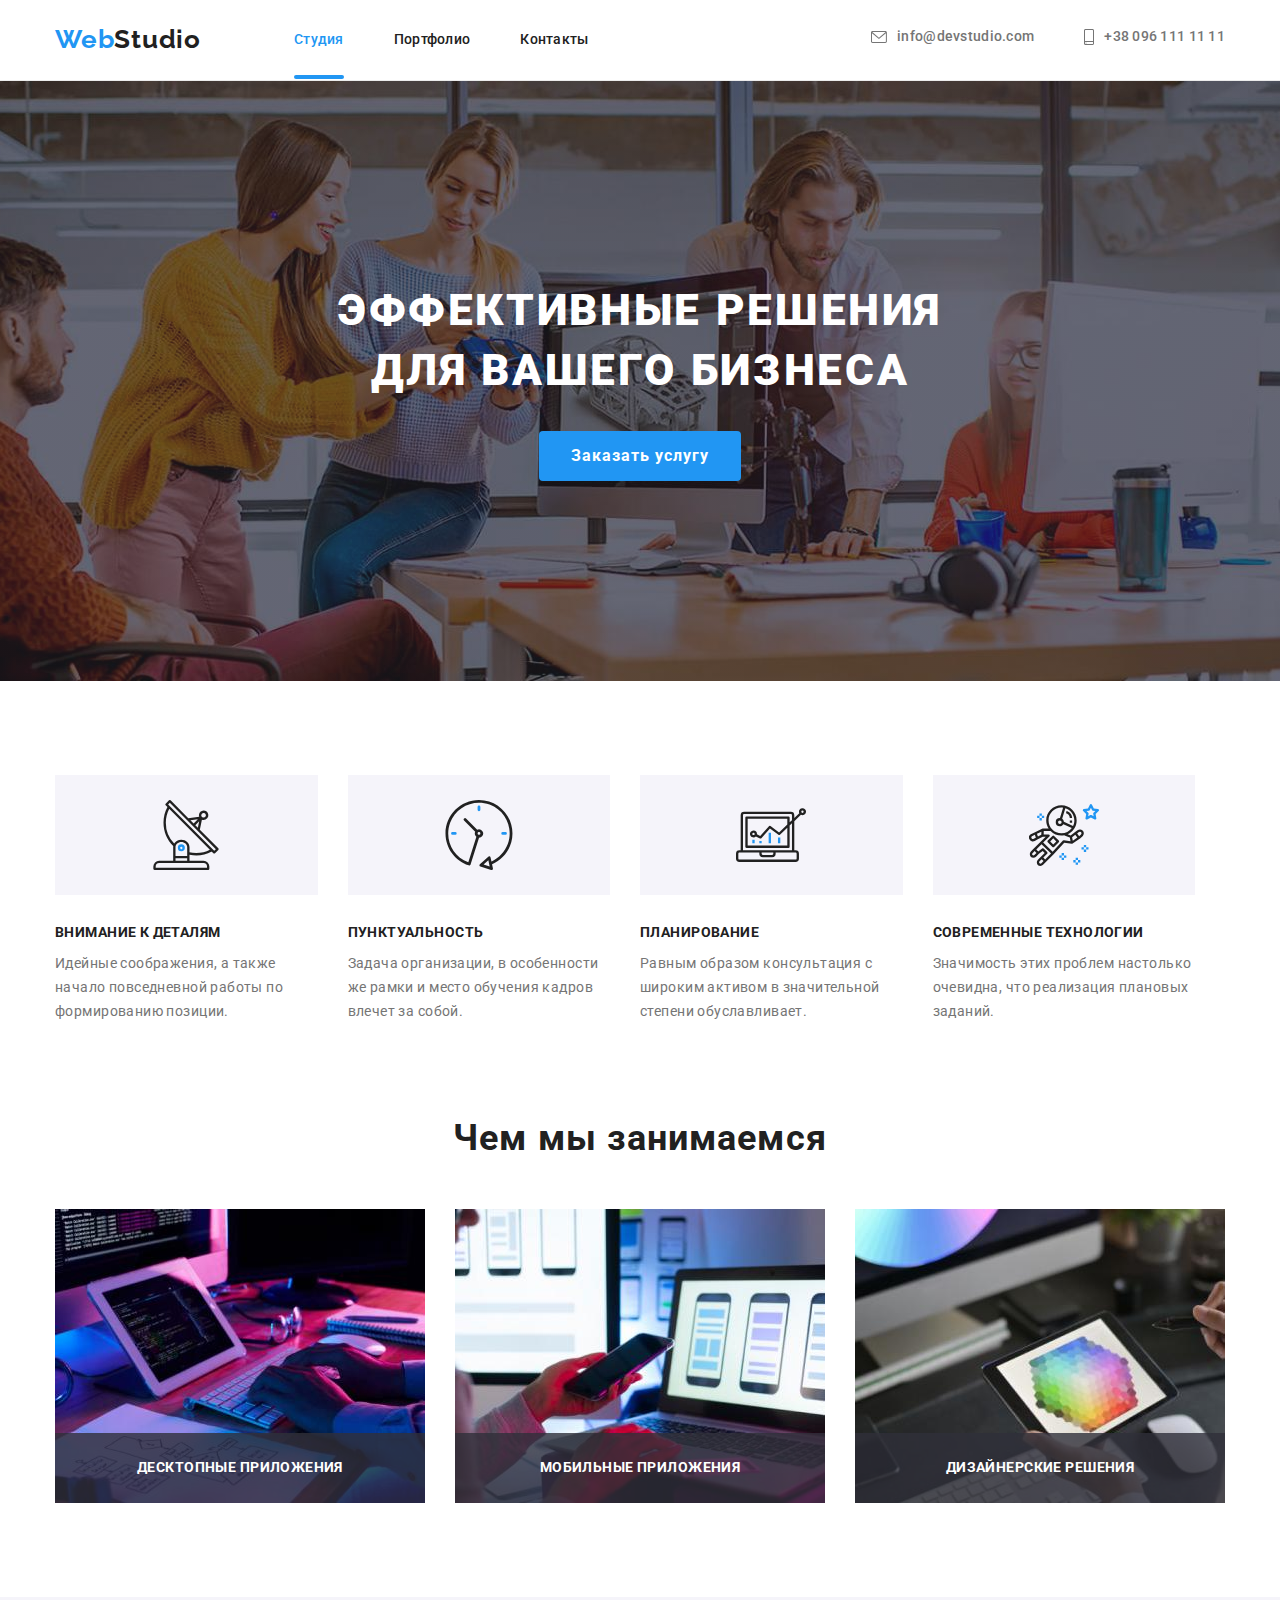
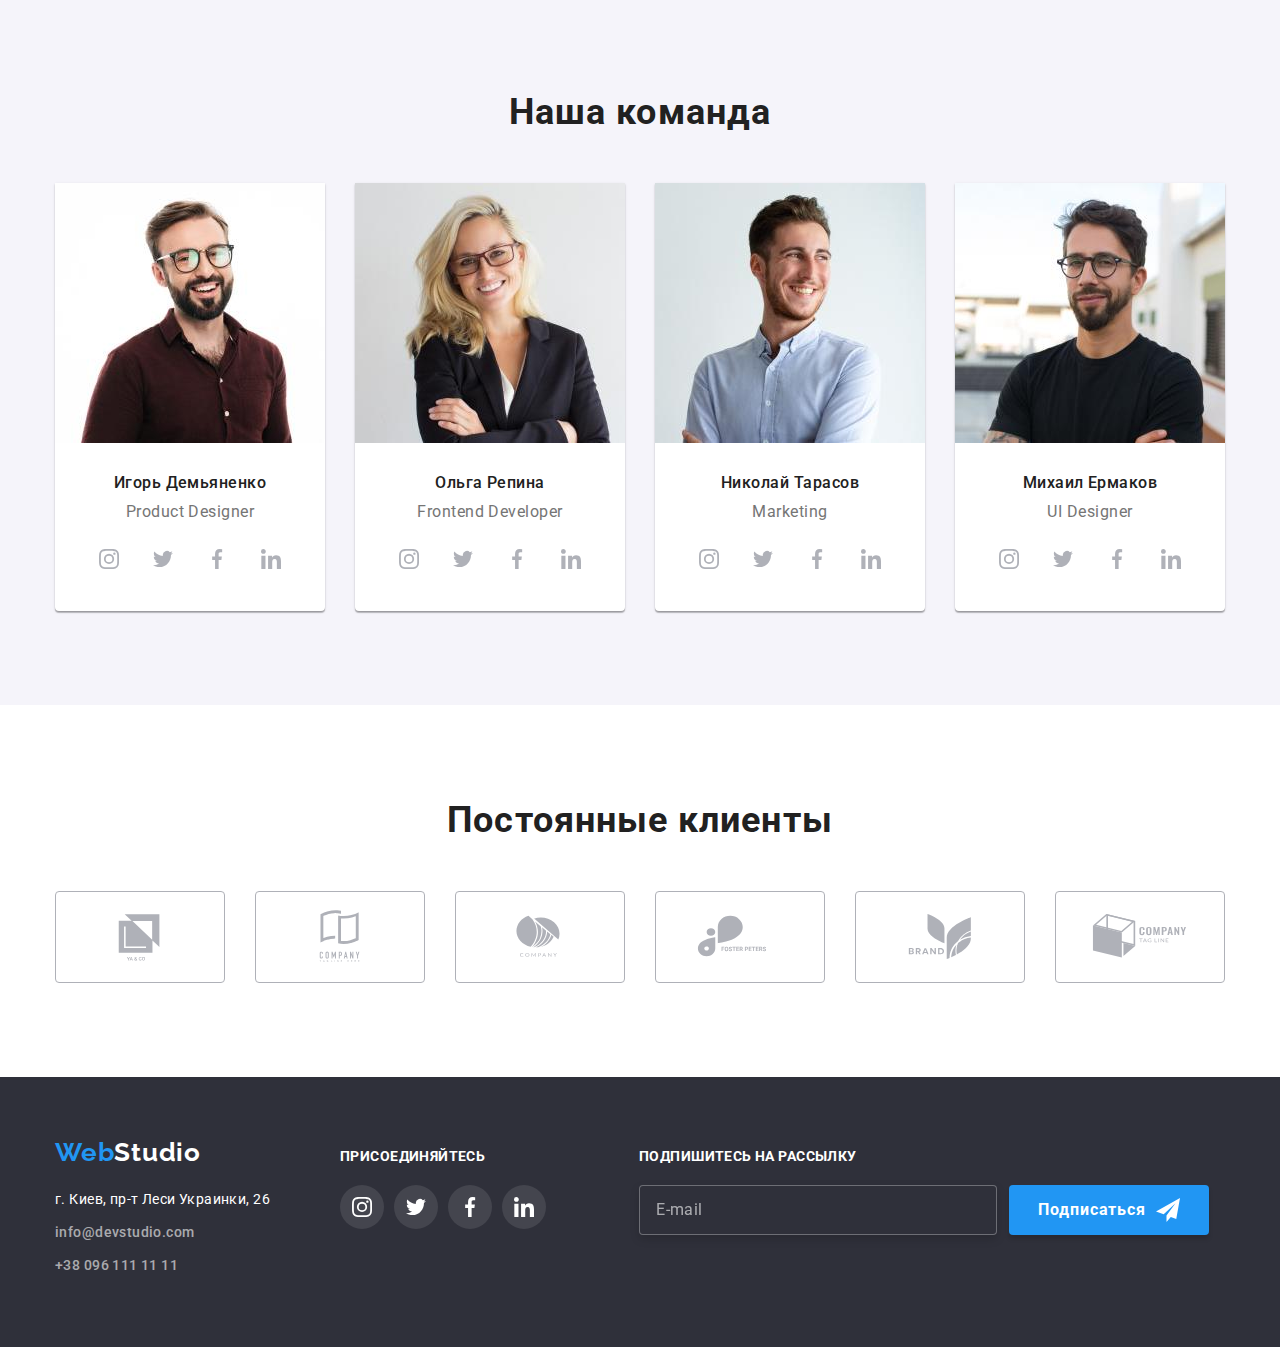
==== commit 9fa55063: "finished3" ====
--- a/index.html
+++ b/index.html
@@ -428,7 +428,7 @@
             </li>
           </ul>
         </div>
-        <div class="class="form-footer">
+        <div class="form-footer">
         <form>
           <p class="form-head-footer">Подпишитесь на рассылку</p>
           <div class="sub-footer">
